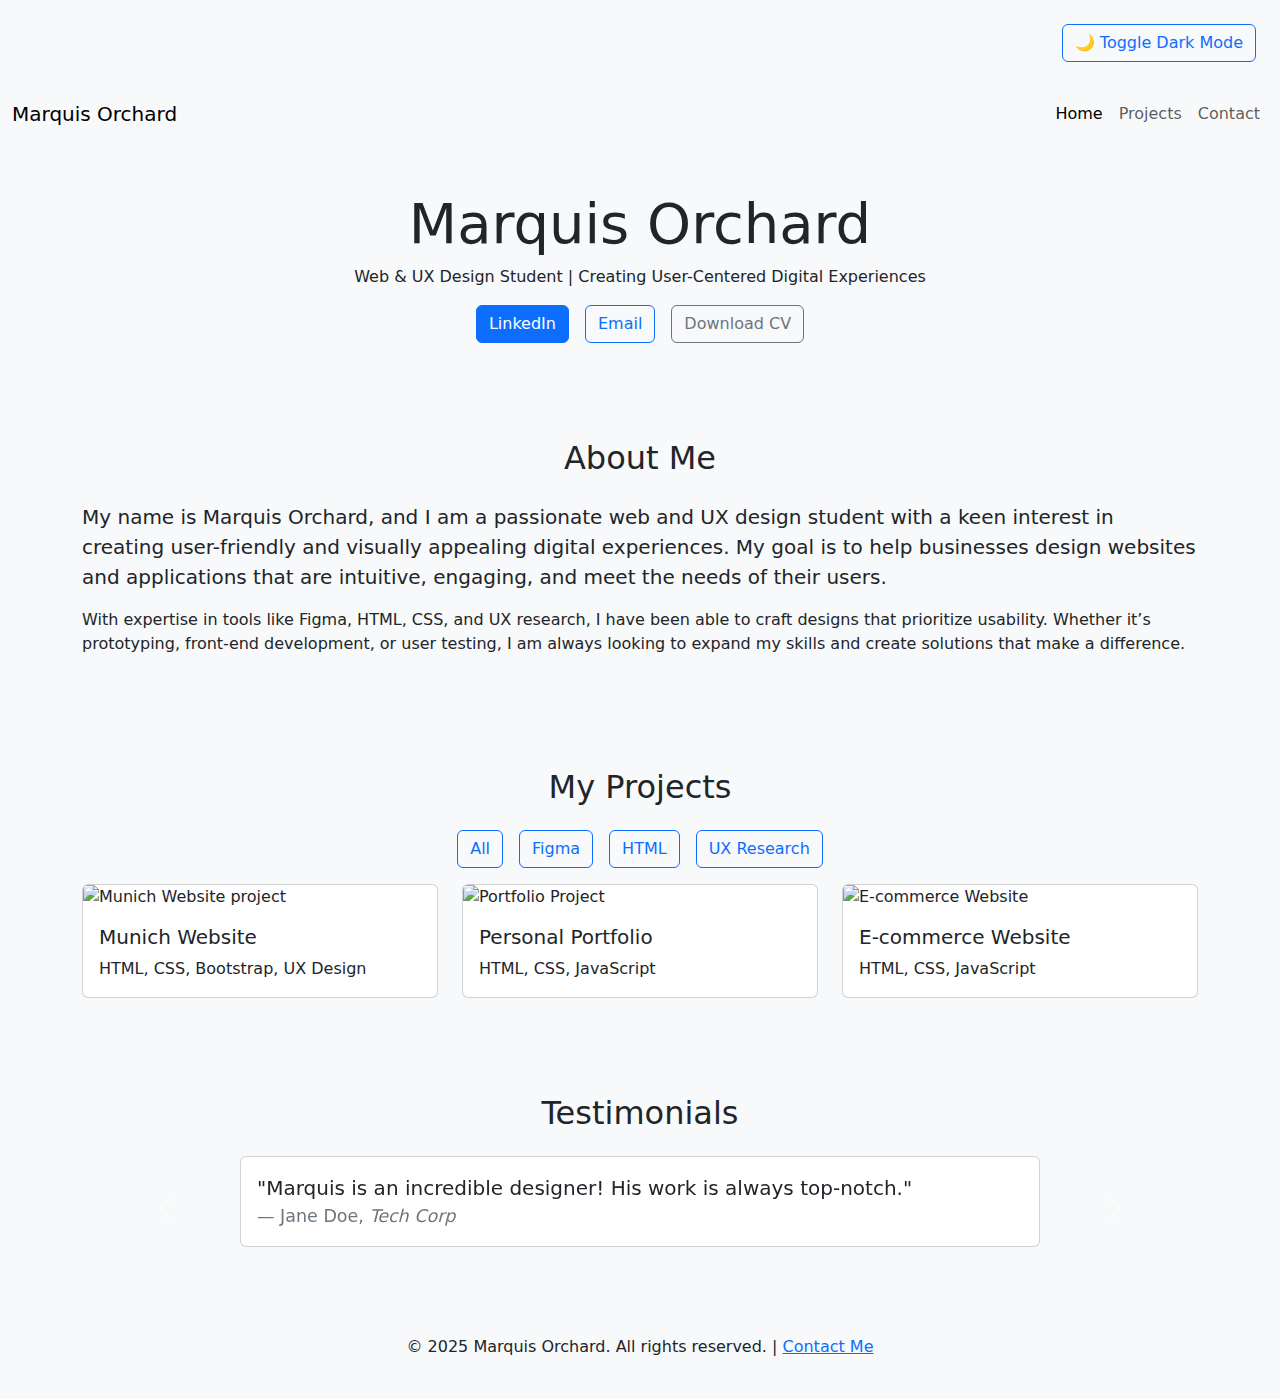
==== index.html @ 4d0764fe "index" ====
<!DOCTYPE html>
<html lang="en">
    <head>
        <meta charset="UTF-8">
        <meta name="viewport" content="width=device-width, initial-scale=1.0">
        <title>Marquis Orchard - Portfolio</title>
        <link href="https://cdn.jsdelivr.net/npm/bootstrap@5.3.0-alpha1/dist/css/bootstrap.min.css" rel="stylesheet">
        <link rel="stylesheet" href="../my-portfolio/styles.css">
    </head>    
<body class="bg-light">
    <!-- Loading Spinner -->
    <div id="loading-spinner" style="display: none;">
        <div class="spinner-border" role="status">
            <span class="visually-hidden">Loading...</span>
        </div>
    </div>

   <!-- Dark Mode Toggle -->
<div class="d-flex justify-content-end p-4">
    <button id="darkModeButton" class="btn btn-outline-primary" aria-label="Toggle Dark Mode">
        <span id="darkModeIcon">🌙</span> Toggle Dark Mode
    </button>
</div>


    <!-- Navigation Bar -->
    <nav class="navbar navbar-expand-lg navbar-light" id="navbar">
        <div class="container-fluid">
            <a class="navbar-brand" href="../my-portfolio/homepage.html">Marquis Orchard</a>
            <button class="navbar-toggler" type="button" data-bs-toggle="collapse" data-bs-target="#navbarNav" aria-controls="navbarNav" aria-expanded="false" aria-label="Toggle navigation">
                <span class="navbar-toggler-icon"></span>
            </button>
            <div class="collapse navbar-collapse" id="navbarNav">
                <ul class="navbar-nav ms-auto">
                    <li class="nav-item">
                        <a class="nav-link active" href="../my-portfolio/homepage.html">Home</a>
                    </li>
                    <li class="nav-item">
                        <a class="nav-link" href="../my-portfolio/projects.html">Projects</a>
                    </li>
                    <li class="nav-item">
                        <a class="nav-link" href="../my-portfolio/contacts.html">Contact</a>
                    </li>
                </ul>
            </div>
        </div>
    </nav>

    <!-- Hero Section -->
    <section id="hero" class="text-center py-5">
        <div class="container">
            <h1 class="display-4">Marquis Orchard</h1>
            <p>Web & UX Design Student | Creating User-Centered Digital Experiences</p>
            <div class="d-flex justify-content-center">
                <a href="https://www.linkedin.com/in/marquis-orchard-8285b2302" class="btn btn-primary mx-2" target="_blank">LinkedIn</a>
                <a href="mailto:Marquisorchard95@yahoo.com" class="btn btn-outline-primary mx-2">Email</a>
                <a href="../my-portfolio/Marquis Orchard Entry-level Chronological.doc" download class="btn btn-outline-secondary mx-2">Download CV</a>
            </div>
        </div>
    </section>

    <!-- About Section -->
    <section class="container py-5" id="about">
        <h2 class="text-center mb-4">About Me</h2>
        <p class="lead">My name is Marquis Orchard, and I am a passionate web and UX design student with a keen interest in creating user-friendly and visually appealing digital experiences. My goal is to help businesses design websites and applications that are intuitive, engaging, and meet the needs of their users.</p>
        <p>With expertise in tools like Figma, HTML, CSS, and UX research, I have been able to craft designs that prioritize usability. Whether it’s prototyping, front-end development, or user testing, I am always looking to expand my skills and create solutions that make a difference.</p>
    </section>

   <!-- Project Gallery with Filters -->
<section class="container py-5" id="projects">
    <h2 class="text-center mb-4">My Projects</h2>
    <div class="d-flex justify-content-center mb-3">
        <button class="btn btn-outline-primary mx-2 filter-button" data-filter="all">All</button>
        <button class="btn btn-outline-primary mx-2 filter-button" data-filter="Figma">Figma</button>
        <button class="btn btn-outline-primary mx-2 filter-button" data-filter="HTML">HTML</button>
        <button class="btn btn-outline-primary mx-2 filter-button" data-filter="UX Research">UX Research</button>
    </div>
    <div class="row project-gallery">
        <!-- Project 1 -->
        <div class="col-md-4 project-item Figma">
            <div class="card hover-shadow-lg" data-bs-toggle="modal" data-bs-target="#projectModal" data-title="Figma Project: Munich Website project" data-description="This project aims to offer tourists a comprehensive guide to Munich's top attractions, historical landmarks, and cultural significance, making it easier for visitors to explore the city's rich heritage and vibrant atmosphere.">
                <img src="../my-portfolio/properties/img/munuch-cards.png" class="card-img-top" alt="Munich Website project">
                <div class="card-body">
                    <h5 class="card-title">Munich Website</h5>
                    <p class="card-text">HTML, CSS, Bootstrap, UX Design</p>
                </div>
            </div>    
        </div>

        <!-- Project 2 -->
        <div class="col-md-4 project-item HTML">
            <div class="card hover-shadow-lg" data-bs-toggle="modal" data-bs-target="#projectModal" data-title="HTML Project: Personal Portfolio" data-description="I built a responsive personal portfolio website using HTML, CSS, and JavaScript. The portfolio showcases my skills, past work, and provides an easy way for potential employers to contact me. The site is fully responsive and optimized for both desktop and mobile users.">
                <img src="../my-portfolio/properties/img/picture-symbol-icon-vector.jpg" class="card-img-top" alt="Portfolio Project">
                <div class="card-body">
                    <h5 class="card-title">Personal Portfolio</h5>
                    <p class="card-text">HTML, CSS, JavaScript</p>
                </div>
            </div>
        </div>

        <!-- Project 3 -->
        <div class="col-md-4 project-item HTML">
            <div class="card hover-shadow-lg" data-bs-toggle="modal" data-bs-target="#projectModal" data-title="HTML Project: E-commerce Website" data-description="This project involved developing a fully functional e-commerce website using HTML, CSS, and JavaScript. The website features a clean and modern design, responsive layout, and various interactive elements to enhance the user experience.">
                <img src="../my-portfolio/properties/img/picture-symbol-icon-vector.jpg" class="card-img-top" alt="E-commerce Website">
                <div class="card-body">
                    <h5 class="card-title">E-commerce Website</h5>
                    <p class="card-text">HTML, CSS, JavaScript</p>
                </div>
            </div>
        </div>
    </div>
</section>

<!-- Case Study Modal (Updated) -->
<div class="modal fade" id="projectModal" tabindex="-1" aria-labelledby="projectModalLabel" aria-hidden="true">
    <div class="modal-dialog">
        <div class="modal-content">
            <div class="modal-header">
                <h5 class="modal-title" id="projectModalLabel">Project Title</h5>
                <button type="button" class="btn-close" data-bs-dismiss="modal" aria-label="Close"></button>
            </div>
            <div class="modal-body">
                <h4>Project Introduction</h4>
                <p id="projectIntroduction">This project involved creating a responsive personal portfolio website to showcase skills and past work. It was built using HTML, CSS, and JavaScript.</p>
                
                <h4>Design Process</h4>
                <p id="designProcess">The design process began with creating wireframes in Figma, followed by designing the website layout and user interface, ensuring a mobile-first approach. Feedback from peers was gathered throughout the process.</p>
                
                <h4>Resources</h4>
                <p id="resources">Tools used include Figma for wireframing, Adobe Photoshop for asset creation, and Sublime Text for coding. Extensive online research on best practices for portfolio sites was also conducted.</p>
                
                <h4>Code Implementation</h4>
                <p id="codeImplementation">The website was coded using HTML for structure, CSS for styling, and JavaScript for interactive elements such as form validation and smooth scrolling. It is fully responsive, adapting seamlessly across devices.</p>
                
                <h4>Conclusion</h4>
                <p id="conclusion">The final result was a visually appealing and highly functional portfolio that demonstrates my front-end development skills and showcases my work effectively.</p>
            </div>
            <div class="modal-footer">
                <button type="button" class="btn btn-secondary" data-bs-dismiss="modal">Close</button>
            </div>
        </div>
    </div>
</div>

<!-- Testimonials Section -->
<section class="container py-5" id="testimonials">
    <h2 class="text-center mb-4">Testimonials</h2>
    <div id="testimonialsCarousel" class="carousel slide" data-bs-ride="carousel">
        <div class="carousel-inner">
            <div class="carousel-item active">
                <div class="card testimonial-item hover-shadow-lg mb-3 mx-auto" style="max-width: 800px;" data-bs-toggle="modal" data-bs-target="#testimonialModal" data-title="Jane Doe, Tech Corp" data-description="Marquis is an incredible designer! His work is always top-notch.">
                    <div class="card-body">
                        <blockquote class="blockquote mb-0">
                            <p>"Marquis is an incredible designer! His work is always top-notch."</p>
                            <footer class="blockquote-footer">Jane Doe, <cite title="Company">Tech Corp</cite></footer>
                        </blockquote>
                    </div>
                </div>
            </div>
            <div class="carousel-item">
                <div class="card testimonial-item hover-shadow-lg mb-3 mx-auto" style="max-width: 800px;" data-bs-toggle="modal" data-bs-target="#testimonialModal" data-title="John Smith, Design Studio" data-description="Working with Marquis has been a game-changer for our business. Highly recommend!">
                    <div class="card-body">
                        <blockquote class="blockquote mb-0">
                            <p>"Working with Marquis has been a game-changer for our business. Highly recommend!"</p>
                            <footer class="blockquote-footer">John Smith, <cite title="Company">Design Studio</cite></footer>
                        </blockquote>
                    </div>
                </div>
            </div>
        </div>
        <button class="carousel-control-prev" type="button" data-bs-target="#testimonialsCarousel" data-bs-slide="prev">
            <span class="carousel-control-prev-icon" aria-hidden="true"></span>
            <span class="visually-hidden">Previous</span>
        </button>
        <button class="carousel-control-next" type="button" data-bs-target="#testimonialsCarousel" data-bs-slide="next">
            <span class="carousel-control-next-icon" aria-hidden="true"></span>
            <span class="visually-hidden">Next</span>
        </button>
    </div>
</section>

<!-- Testimonial Modal -->
<div class="modal fade" id="testimonialModal" tabindex="-1" aria-labelledby="testimonialModalLabel" aria-hidden="true">
    <div class="modal-dialog">
        <div class="modal-content">
            <div class="modal-header">
                <h5 class="modal-title" id="testimonialModalLabel">Testimonial Title</h5>
                <button type="button" class="btn-close" data-bs-dismiss="modal" aria-label="Close"></button>
            </div>
            <div class="modal-body">
                <p>Testimonial description goes here.</p>
            </div>
            <div class="modal-footer">
                <button type="button" class="btn btn-secondary" data-bs-dismiss="modal">Close</button>
            </div>
        </div>
    </div>
</div>

<!-- Footer -->
<footer class="text-center py-4">
    <p>&copy; 2025 Marquis Orchard. All rights reserved. | <a href="mailto:marquisorchard95@yahoo.com">Contact Me</a></p>
</footer>

<!-- Bootstrap JS and Custom JS -->
<script src="https://cdn.jsdelivr.net/npm/bootstrap@5.3.0-alpha1/dist/js/bootstrap.bundle.min.js"></script>
<script src="../my-portfolio/Jsscript.js"></script>
</body>
</html>
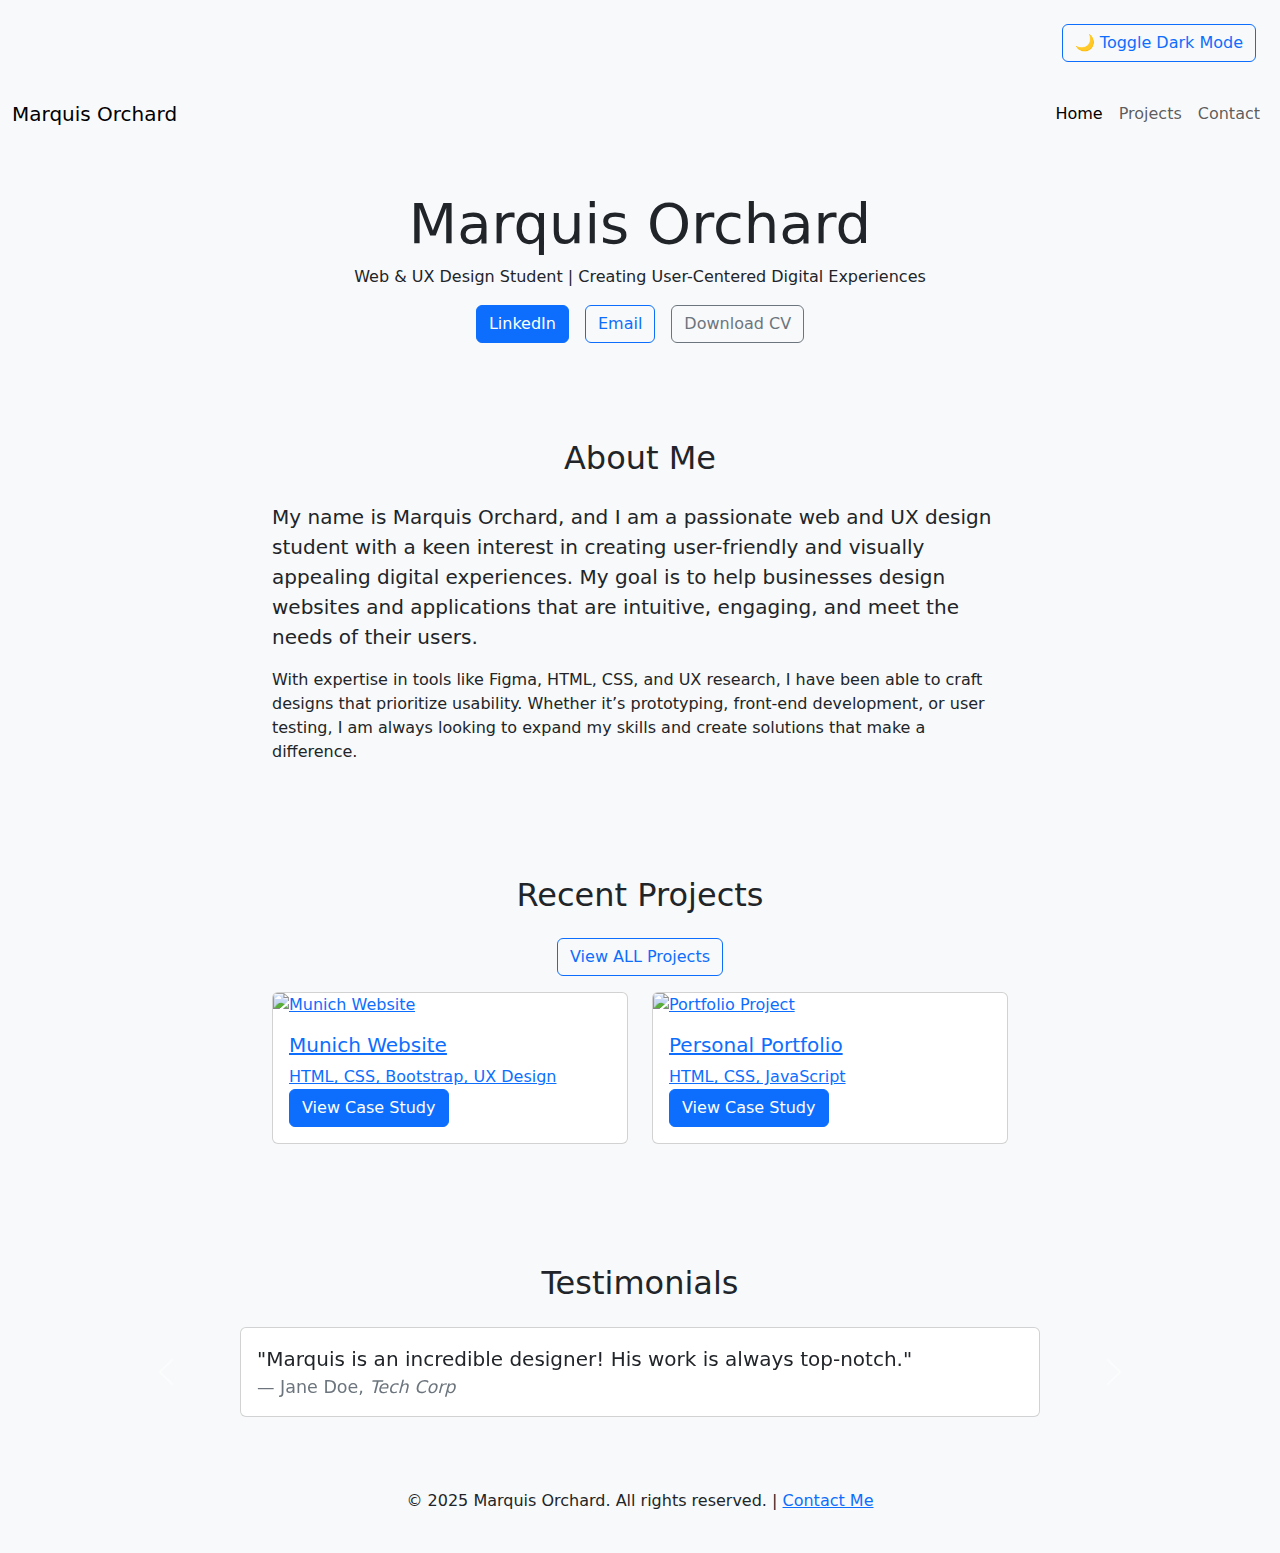
==== commit 8265c984: "update" ====
--- a/index.html
+++ b/index.html
@@ -1,12 +1,12 @@
 <!DOCTYPE html>
 <html lang="en">
-    <head>
-        <meta charset="UTF-8">
-        <meta name="viewport" content="width=device-width, initial-scale=1.0">
-        <title>Marquis Orchard - Portfolio</title>
-        <link href="https://cdn.jsdelivr.net/npm/bootstrap@5.3.0-alpha1/dist/css/bootstrap.min.css" rel="stylesheet">
-        <link rel="stylesheet" href="../my-portfolio/styles.css">
-    </head>    
+<head>
+    <meta charset="UTF-8">
+    <meta name="viewport" content="width=device-width, initial-scale=1.0">
+    <title>Marquis Orchard - Portfolio</title>
+    <link href="https://cdn.jsdelivr.net/npm/bootstrap@5.3.0-alpha1/dist/css/bootstrap.min.css" rel="stylesheet">
+    <link rel="stylesheet" href="../new-website/styles.css">
+</head>
 <body class="bg-light">
     <!-- Loading Spinner -->
     <div id="loading-spinner" style="display: none;">
@@ -15,31 +15,30 @@
         </div>
     </div>
 
-   <!-- Dark Mode Toggle -->
-<div class="d-flex justify-content-end p-4">
-    <button id="darkModeButton" class="btn btn-outline-primary" aria-label="Toggle Dark Mode">
-        <span id="darkModeIcon">🌙</span> Toggle Dark Mode
-    </button>
-</div>
-
+    <!-- Dark Mode Toggle -->
+    <div class="d-flex justify-content-end p-4">
+        <button id="darkModeButton" class="btn btn-outline-primary" aria-label="Toggle Dark Mode">
+            <span id="darkModeIcon">🌙</span> Toggle Dark Mode
+        </button>
+    </div>
 
     <!-- Navigation Bar -->
     <nav class="navbar navbar-expand-lg navbar-light" id="navbar">
         <div class="container-fluid">
-            <a class="navbar-brand" href="../my-portfolio/homepage.html">Marquis Orchard</a>
+            <a class="navbar-brand" href="../new-website/index.html">Marquis Orchard</a>
             <button class="navbar-toggler" type="button" data-bs-toggle="collapse" data-bs-target="#navbarNav" aria-controls="navbarNav" aria-expanded="false" aria-label="Toggle navigation">
                 <span class="navbar-toggler-icon"></span>
             </button>
             <div class="collapse navbar-collapse" id="navbarNav">
                 <ul class="navbar-nav ms-auto">
                     <li class="nav-item">
-                        <a class="nav-link active" href="../my-portfolio/homepage.html">Home</a>
+                        <a class="nav-link active" href="../new-website/index.html">Home</a>
                     </li>
                     <li class="nav-item">
-                        <a class="nav-link" href="../my-portfolio/projects.html">Projects</a>
+                        <a class="nav-link" href="#projects">Projects</a> <!-- Anchor Link for Projects -->
                     </li>
                     <li class="nav-item">
-                        <a class="nav-link" href="../my-portfolio/contacts.html">Contact</a>
+                        <a class="nav-link" href="../new-website/contacts.html">Contact</a>
                     </li>
                 </ul>
             </div>
@@ -54,7 +53,7 @@
             <div class="d-flex justify-content-center">
                 <a href="https://www.linkedin.com/in/marquis-orchard-8285b2302" class="btn btn-primary mx-2" target="_blank">LinkedIn</a>
                 <a href="mailto:Marquisorchard95@yahoo.com" class="btn btn-outline-primary mx-2">Email</a>
-                <a href="../my-portfolio/Marquis Orchard Entry-level Chronological.doc" download class="btn btn-outline-secondary mx-2">Download CV</a>
+                <a href="../new-website/Marquis Orchard Entry-level Chronological.doc" download class="btn btn-outline-secondary mx-2">Download CV</a>
             </div>
         </div>
     </section>
@@ -62,148 +61,98 @@
     <!-- About Section -->
     <section class="container py-5" id="about">
         <h2 class="text-center mb-4">About Me</h2>
-        <p class="lead">My name is Marquis Orchard, and I am a passionate web and UX design student with a keen interest in creating user-friendly and visually appealing digital experiences. My goal is to help businesses design websites and applications that are intuitive, engaging, and meet the needs of their users.</p>
-        <p>With expertise in tools like Figma, HTML, CSS, and UX research, I have been able to craft designs that prioritize usability. Whether it’s prototyping, front-end development, or user testing, I am always looking to expand my skills and create solutions that make a difference.</p>
+        <div class="row justify-content-center">
+            <div class="col-lg-8">
+                <p class="lead">My name is Marquis Orchard, and I am a passionate web and UX design student with a keen interest in creating user-friendly and visually appealing digital experiences. My goal is to help businesses design websites and applications that are intuitive, engaging, and meet the needs of their users.</p>
+                <p>With expertise in tools like Figma, HTML, CSS, and UX research, I have been able to craft designs that prioritize usability. Whether it’s prototyping, front-end development, or user testing, I am always looking to expand my skills and create solutions that make a difference.</p>
+            </div>
+        </div>
     </section>
 
-   <!-- Project Gallery with Filters -->
-<section class="container py-5" id="projects">
-    <h2 class="text-center mb-4">My Projects</h2>
-    <div class="d-flex justify-content-center mb-3">
-        <button class="btn btn-outline-primary mx-2 filter-button" data-filter="all">All</button>
-        <button class="btn btn-outline-primary mx-2 filter-button" data-filter="Figma">Figma</button>
-        <button class="btn btn-outline-primary mx-2 filter-button" data-filter="HTML">HTML</button>
-        <button class="btn btn-outline-primary mx-2 filter-button" data-filter="UX Research">UX Research</button>
-    </div>
-    <div class="row project-gallery">
-        <!-- Project 1 -->
-        <div class="col-md-4 project-item Figma">
-            <div class="card hover-shadow-lg" data-bs-toggle="modal" data-bs-target="#projectModal" data-title="Figma Project: Munich Website project" data-description="This project aims to offer tourists a comprehensive guide to Munich's top attractions, historical landmarks, and cultural significance, making it easier for visitors to explore the city's rich heritage and vibrant atmosphere.">
-                <img src="../my-portfolio/properties/img/munuch-cards.png" class="card-img-top" alt="Munich Website project">
-                <div class="card-body">
-                    <h5 class="card-title">Munich Website</h5>
-                    <p class="card-text">HTML, CSS, Bootstrap, UX Design</p>
-                </div>
-            </div>    
+    <!-- Project Gallery with Filters -->
+    <section class="container py-5" id="projects">
+        <h2 class="text-center mb-4">Recent Projects</h2>
+        <div class="d-flex justify-content-center mb-3">
+            <a href="../new-website/projects.html">
+                <button class="btn btn-outline-primary mx-2 filter-button" data-filter="all">View ALL Projects</button>
+            </a>
         </div>
+        <div class="row project-gallery justify-content-center">
+            <!-- Project 1 -->
+            <div class="col-md-4 project-item Figma mb-4">
+                <a href="../new-website/study.html">
+                    <div class="card hover-shadow-lg">
+                        <img src="../new-website/properties/img/munuch-cards.png" class="card-img-top" alt="Munich Website">
+                        <div class="card-body">
+                            <h5 class="card-title">Munich Website</h5>
+                            <p class="card-text">HTML, CSS, Bootstrap, UX Design</p>
+                            <a href="../new-website/study.html" class="btn btn-primary">View Case Study</a> <!-- Link to Case Study -->
+                        </div>
+                    </div>
+                </a>
+            </div>
 
-        <!-- Project 2 -->
-        <div class="col-md-4 project-item HTML">
-            <div class="card hover-shadow-lg" data-bs-toggle="modal" data-bs-target="#projectModal" data-title="HTML Project: Personal Portfolio" data-description="I built a responsive personal portfolio website using HTML, CSS, and JavaScript. The portfolio showcases my skills, past work, and provides an easy way for potential employers to contact me. The site is fully responsive and optimized for both desktop and mobile users.">
-                <img src="../my-portfolio/properties/img/picture-symbol-icon-vector.jpg" class="card-img-top" alt="Portfolio Project">
-                <div class="card-body">
-                    <h5 class="card-title">Personal Portfolio</h5>
-                    <p class="card-text">HTML, CSS, JavaScript</p>
-                </div>
+            <!-- Project 2 -->
+            <div class="col-md-4 project-item HTML mb-4">
+                <a href="../new-website/personal-portfolio.html">
+                    <div class="card hover-shadow-lg">
+                        <img src="../new-website/properties/img/picture-symbol-icon-vector.jpg" class="card-img-top" alt="Portfolio Project">
+                        <div class="card-body">
+                            <h5 class="card-title">Personal Portfolio</h5>
+                            <p class="card-text">HTML, CSS, JavaScript</p>
+                            <a href="../new-website/personal-portfolio.html" class="btn btn-primary">View Case Study</a> <!-- Link to Case Study -->
+                        </div>
+                    </div>
+                </a>
             </div>
         </div>
+    </section>
 
-        <!-- Project 3 -->
-        <div class="col-md-4 project-item HTML">
-            <div class="card hover-shadow-lg" data-bs-toggle="modal" data-bs-target="#projectModal" data-title="HTML Project: E-commerce Website" data-description="This project involved developing a fully functional e-commerce website using HTML, CSS, and JavaScript. The website features a clean and modern design, responsive layout, and various interactive elements to enhance the user experience.">
-                <img src="../my-portfolio/properties/img/picture-symbol-icon-vector.jpg" class="card-img-top" alt="E-commerce Website">
-                <div class="card-body">
-                    <h5 class="card-title">E-commerce Website</h5>
-                    <p class="card-text">HTML, CSS, JavaScript</p>
+    <!-- Testimonials Section (Carousel) -->
+    <section class="container py-5" id="testimonials">
+        <h2 class="text-center mb-4">Testimonials</h2>
+        <div id="testimonialsCarousel" class="carousel slide" data-bs-ride="carousel">
+            <div class="carousel-inner">
+                <!-- Testimonial 1 -->
+                <div class="carousel-item active">
+                    <div class="card mx-auto" style="max-width: 800px;">
+                        <div class="card-body">
+                            <blockquote class="blockquote mb-0">
+                                <p>"Marquis is an incredible designer! His work is always top-notch."</p>
+                                <footer class="blockquote-footer">Jane Doe, <cite title="Company">Tech Corp</cite></footer>
+                            </blockquote>
+                        </div>
+                    </div>
                 </div>
-            </div>
-        </div>
-    </div>
-</section>
-
-<!-- Case Study Modal (Updated) -->
-<div class="modal fade" id="projectModal" tabindex="-1" aria-labelledby="projectModalLabel" aria-hidden="true">
-    <div class="modal-dialog">
-        <div class="modal-content">
-            <div class="modal-header">
-                <h5 class="modal-title" id="projectModalLabel">Project Title</h5>
-                <button type="button" class="btn-close" data-bs-dismiss="modal" aria-label="Close"></button>
-            </div>
-            <div class="modal-body">
-                <h4>Project Introduction</h4>
-                <p id="projectIntroduction">This project involved creating a responsive personal portfolio website to showcase skills and past work. It was built using HTML, CSS, and JavaScript.</p>
-                
-                <h4>Design Process</h4>
-                <p id="designProcess">The design process began with creating wireframes in Figma, followed by designing the website layout and user interface, ensuring a mobile-first approach. Feedback from peers was gathered throughout the process.</p>
-                
-                <h4>Resources</h4>
-                <p id="resources">Tools used include Figma for wireframing, Adobe Photoshop for asset creation, and Sublime Text for coding. Extensive online research on best practices for portfolio sites was also conducted.</p>
-                
-                <h4>Code Implementation</h4>
-                <p id="codeImplementation">The website was coded using HTML for structure, CSS for styling, and JavaScript for interactive elements such as form validation and smooth scrolling. It is fully responsive, adapting seamlessly across devices.</p>
-                
-                <h4>Conclusion</h4>
-                <p id="conclusion">The final result was a visually appealing and highly functional portfolio that demonstrates my front-end development skills and showcases my work effectively.</p>
-            </div>
-            <div class="modal-footer">
-                <button type="button" class="btn btn-secondary" data-bs-dismiss="modal">Close</button>
-            </div>
-        </div>
-    </div>
-</div>
-
-<!-- Testimonials Section -->
-<section class="container py-5" id="testimonials">
-    <h2 class="text-center mb-4">Testimonials</h2>
-    <div id="testimonialsCarousel" class="carousel slide" data-bs-ride="carousel">
-        <div class="carousel-inner">
-            <div class="carousel-item active">
-                <div class="card testimonial-item hover-shadow-lg mb-3 mx-auto" style="max-width: 800px;" data-bs-toggle="modal" data-bs-target="#testimonialModal" data-title="Jane Doe, Tech Corp" data-description="Marquis is an incredible designer! His work is always top-notch.">
-                    <div class="card-body">
-                        <blockquote class="blockquote mb-0">
-                            <p>"Marquis is an incredible designer! His work is always top-notch."</p>
-                            <footer class="blockquote-footer">Jane Doe, <cite title="Company">Tech Corp</cite></footer>
-                        </blockquote>
+                <!-- Testimonial 2 -->
+                <div class="carousel-item">
+                    <div class="card mx-auto" style="max-width: 800px;">
+                        <div class="card-body">
+                            <blockquote class="blockquote mb-0">
+                                <p>"Working with Marquis has been a game-changer for our business. Highly recommend!"</p>
+                                <footer class="blockquote-footer">John Smith, <cite title="Company">Design Studio</cite></footer>
+                            </blockquote>
+                        </div>
                     </div>
                 </div>
             </div>
-            <div class="carousel-item">
-                <div class="card testimonial-item hover-shadow-lg mb-3 mx-auto" style="max-width: 800px;" data-bs-toggle="modal" data-bs-target="#testimonialModal" data-title="John Smith, Design Studio" data-description="Working with Marquis has been a game-changer for our business. Highly recommend!">
-                    <div class="card-body">
-                        <blockquote class="blockquote mb-0">
-                            <p>"Working with Marquis has been a game-changer for our business. Highly recommend!"</p>
-                            <footer class="blockquote-footer">John Smith, <cite title="Company">Design Studio</cite></footer>
-                        </blockquote>
-                    </div>
-                </div>
-            </div>
+            <button class="carousel-control-prev" type="button" data-bs-target="#testimonialsCarousel" data-bs-slide="prev">
+                <span class="carousel-control-prev-icon" aria-hidden="true"></span>
+                <span class="visually-hidden">Previous</span>
+            </button>
+            <button class="carousel-control-next" type="button" data-bs-target="#testimonialsCarousel" data-bs-slide="next">
+                <span class="carousel-control-next-icon" aria-hidden="true"></span>
+                <span class="visually-hidden">Next</span>
+            </button>
         </div>
-        <button class="carousel-control-prev" type="button" data-bs-target="#testimonialsCarousel" data-bs-slide="prev">
-            <span class="carousel-control-prev-icon" aria-hidden="true"></span>
-            <span class="visually-hidden">Previous</span>
-        </button>
-        <button class="carousel-control-next" type="button" data-bs-target="#testimonialsCarousel" data-bs-slide="next">
-            <span class="carousel-control-next-icon" aria-hidden="true"></span>
-            <span class="visually-hidden">Next</span>
-        </button>
-    </div>
-</section>
+    </section>
 
-<!-- Testimonial Modal -->
-<div class="modal fade" id="testimonialModal" tabindex="-1" aria-labelledby="testimonialModalLabel" aria-hidden="true">
-    <div class="modal-dialog">
-        <div class="modal-content">
-            <div class="modal-header">
-                <h5 class="modal-title" id="testimonialModalLabel">Testimonial Title</h5>
-                <button type="button" class="btn-close" data-bs-dismiss="modal" aria-label="Close"></button>
-            </div>
-            <div class="modal-body">
-                <p>Testimonial description goes here.</p>
-            </div>
-            <div class="modal-footer">
-                <button type="button" class="btn btn-secondary" data-bs-dismiss="modal">Close</button>
-            </div>
-        </div>
-    </div>
-</div>
+    <!-- Footer -->
+    <footer class="text-center py-4">
+        <p>&copy; 2025 Marquis Orchard. All rights reserved. | <a href="mailto:marquisorchard95@yahoo.com">Contact Me</a></p>
+    </footer>
 
-<!-- Footer -->
-<footer class="text-center py-4">
-    <p>&copy; 2025 Marquis Orchard. All rights reserved. | <a href="mailto:marquisorchard95@yahoo.com">Contact Me</a></p>
-</footer>
-
-<!-- Bootstrap JS and Custom JS -->
-<script src="https://cdn.jsdelivr.net/npm/bootstrap@5.3.0-alpha1/dist/js/bootstrap.bundle.min.js"></script>
-<script src="../my-portfolio/Jsscript.js"></script>
+    <script src="https://cdn.jsdelivr.net/npm/bootstrap@5.3.0-alpha1/dist/js/bootstrap.bundle.min.js"></script>
+    <script src="../new-website/Jsscript.js"></script>
 </body>
 </html>
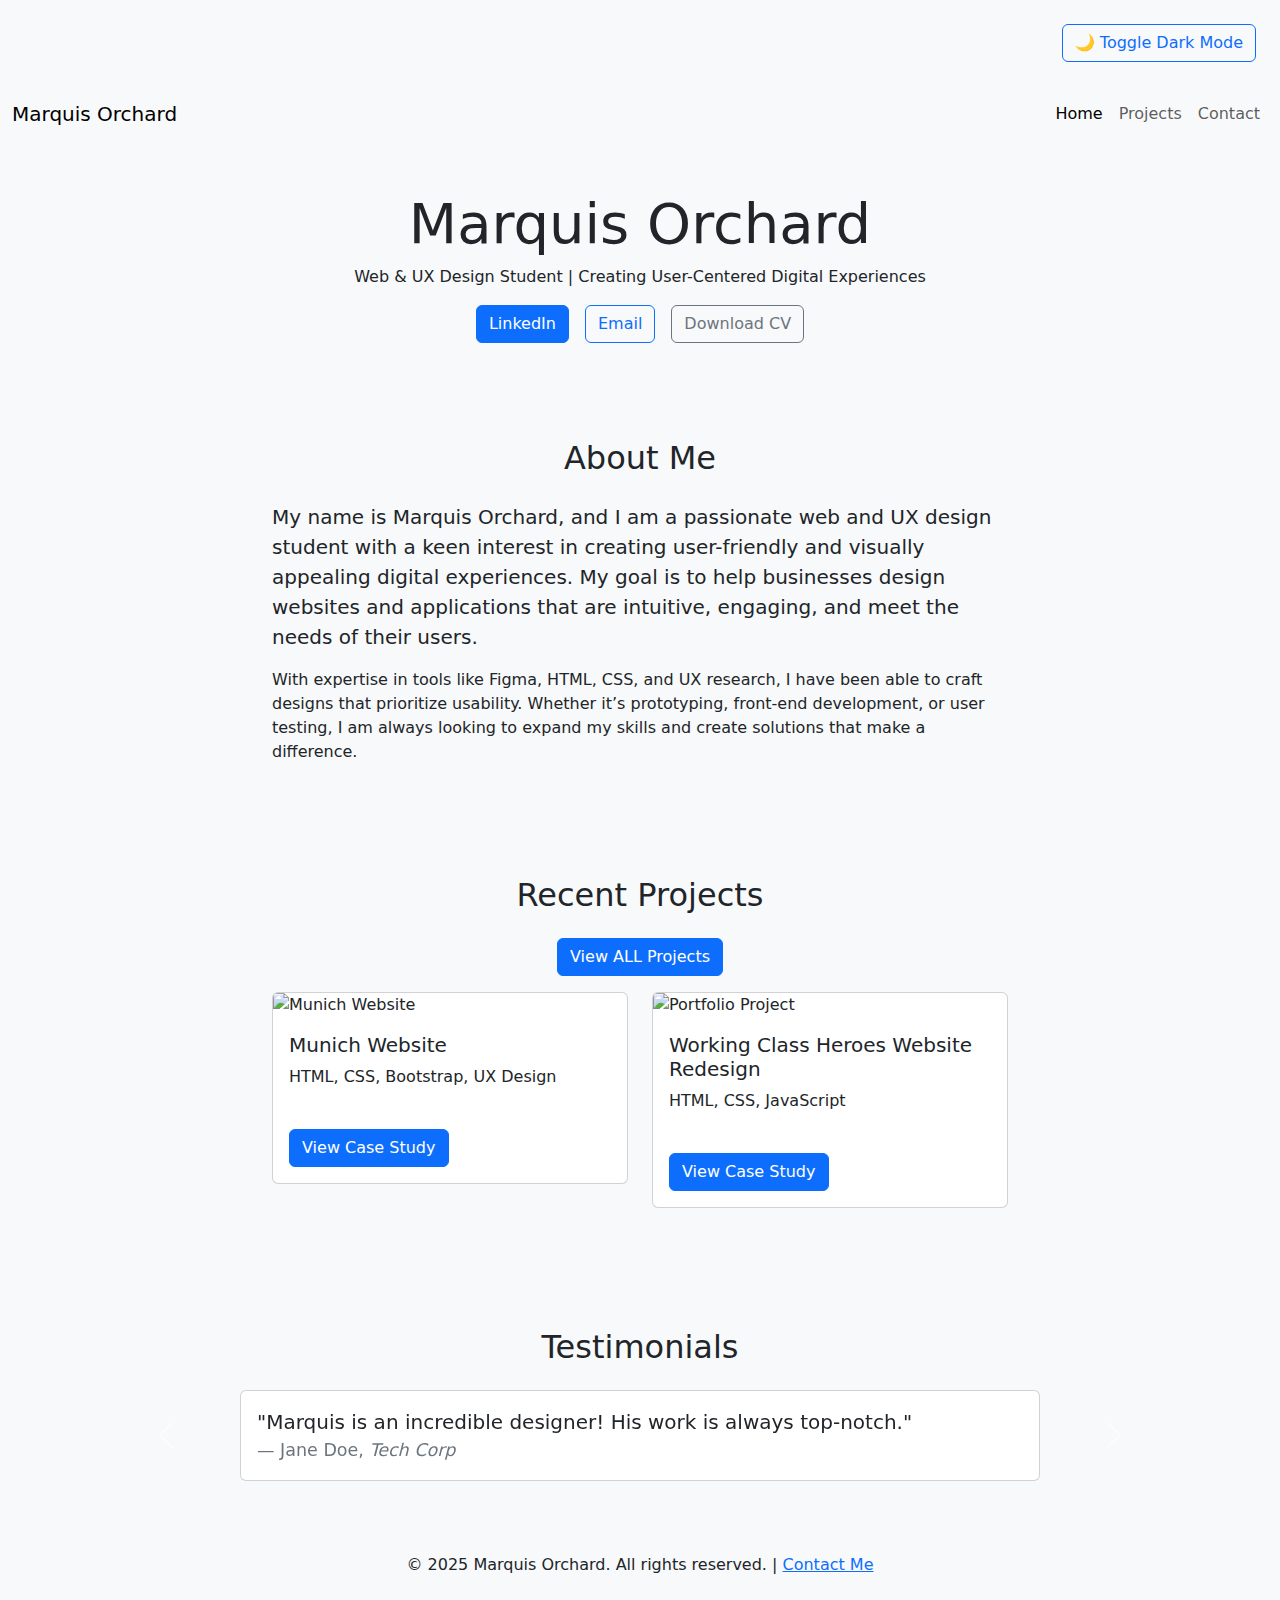
==== commit 3330054c: "update" ====
--- a/index.html
+++ b/index.html
@@ -73,39 +73,34 @@
     <section class="container py-5" id="projects">
         <h2 class="text-center mb-4">Recent Projects</h2>
         <div class="d-flex justify-content-center mb-3">
-            <a href="../new-website/projects.html">
-                <button class="btn btn-outline-primary mx-2 filter-button" data-filter="all">View ALL Projects</button>
+                <a href="../new-website/projects.html" class="btn btn-primary">View ALL Projects</a>
             </a>
         </div>
         <div class="row project-gallery justify-content-center">
             <!-- Project 1 -->
             <div class="col-md-4 project-item Figma mb-4">
-                <a href="../new-website/study.html">
-                    <div class="card hover-shadow-lg">
-                        <img src="../new-website/properties/img/munuch-cards.png" class="card-img-top" alt="Munich Website">
-                        <div class="card-body">
-                            <h5 class="card-title">Munich Website</h5>
-                            <p class="card-text">HTML, CSS, Bootstrap, UX Design</p>
-                            <a href="../new-website/study.html" class="btn btn-primary">View Case Study</a> <!-- Link to Case Study -->
-                        </div>
+                <div class="card hover-shadow-lg">
+                    <img src="../new-website/properties/img/munuch-cards.png" class="card-img-top" alt="Munich Website">
+                    <div class="card-body">
+                        <h5 class="card-title">Munich Website</h5>
+                        <p class="card-text">HTML, CSS, Bootstrap, UX Design</p>
+                        <br>
+                        <a href="../new-website/study.html" class="btn btn-primary">View Case Study</a> <!-- Link to Case Study -->
                     </div>
-                </a>
+                </div>
             </div>
-
-            <!-- Project 2 -->
-            <div class="col-md-4 project-item HTML mb-4">
-                <a href="../new-website/personal-portfolio.html">
-                    <div class="card hover-shadow-lg">
-                        <img src="../new-website/properties/img/picture-symbol-icon-vector.jpg" class="card-img-top" alt="Portfolio Project">
-                        <div class="card-body">
-                            <h5 class="card-title">Personal Portfolio</h5>
-                            <p class="card-text">HTML, CSS, JavaScript</p>
-                            <a href="../new-website/personal-portfolio.html" class="btn btn-primary">View Case Study</a> <!-- Link to Case Study -->
-                        </div>
-                    </div>
-                </a>
+          <!-- Project 2 -->
+          <div class="col-md-4 project-item HTML mb-4">
+            <div class="card hover-shadow-lg">
+                <img src="../new-website/properties/img/heropng.png" class="card-img-top" alt="Portfolio Project">
+                <div class="card-body">
+                    <h5 class="card-title">Working Class Heroes Website Redesign</h5>
+                    <p class="card-text">HTML, CSS, JavaScript</p>
+                    <br>
+                    <a href="../new-website/studyii.html" class="btn btn-primary">View Case Study</a> <!-- Link to Case Study -->
+                </div>
             </div>
-        </div>
+        </div>        
     </section>
 
     <!-- Testimonials Section (Carousel) -->
